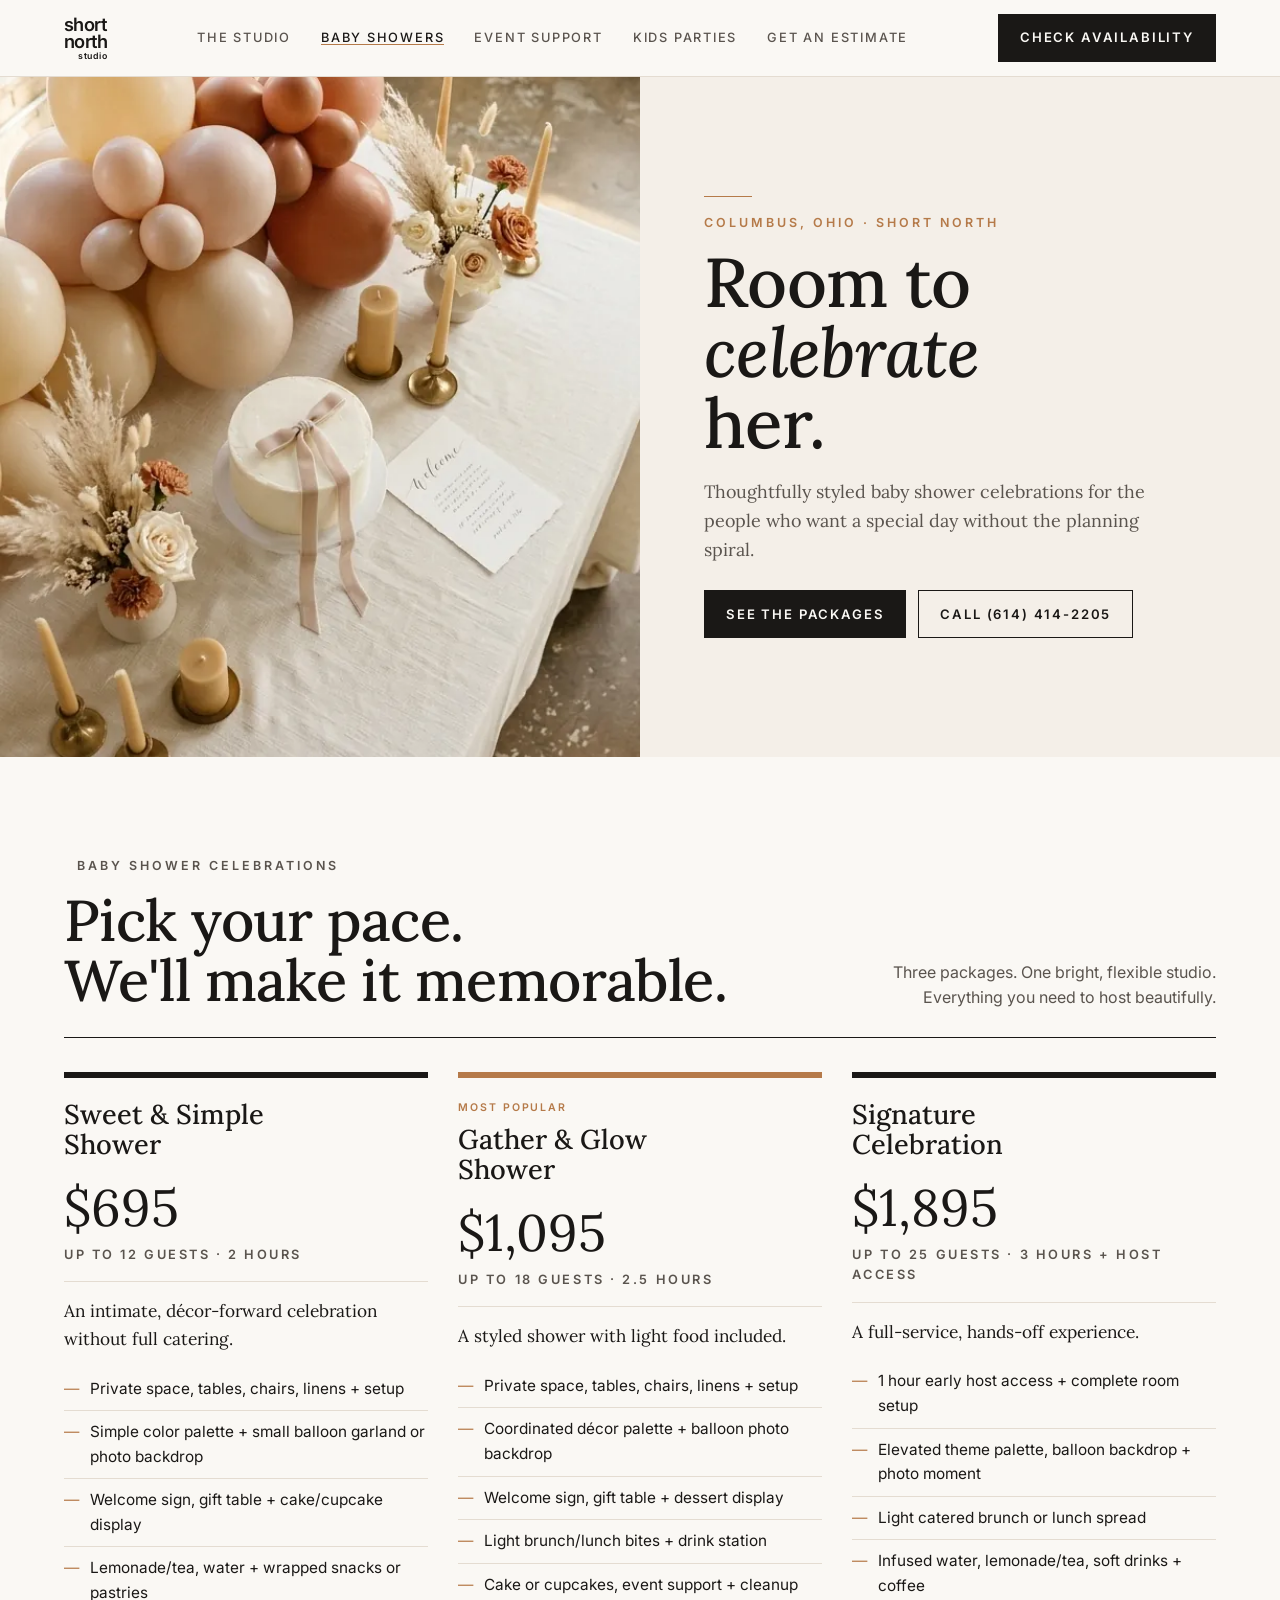
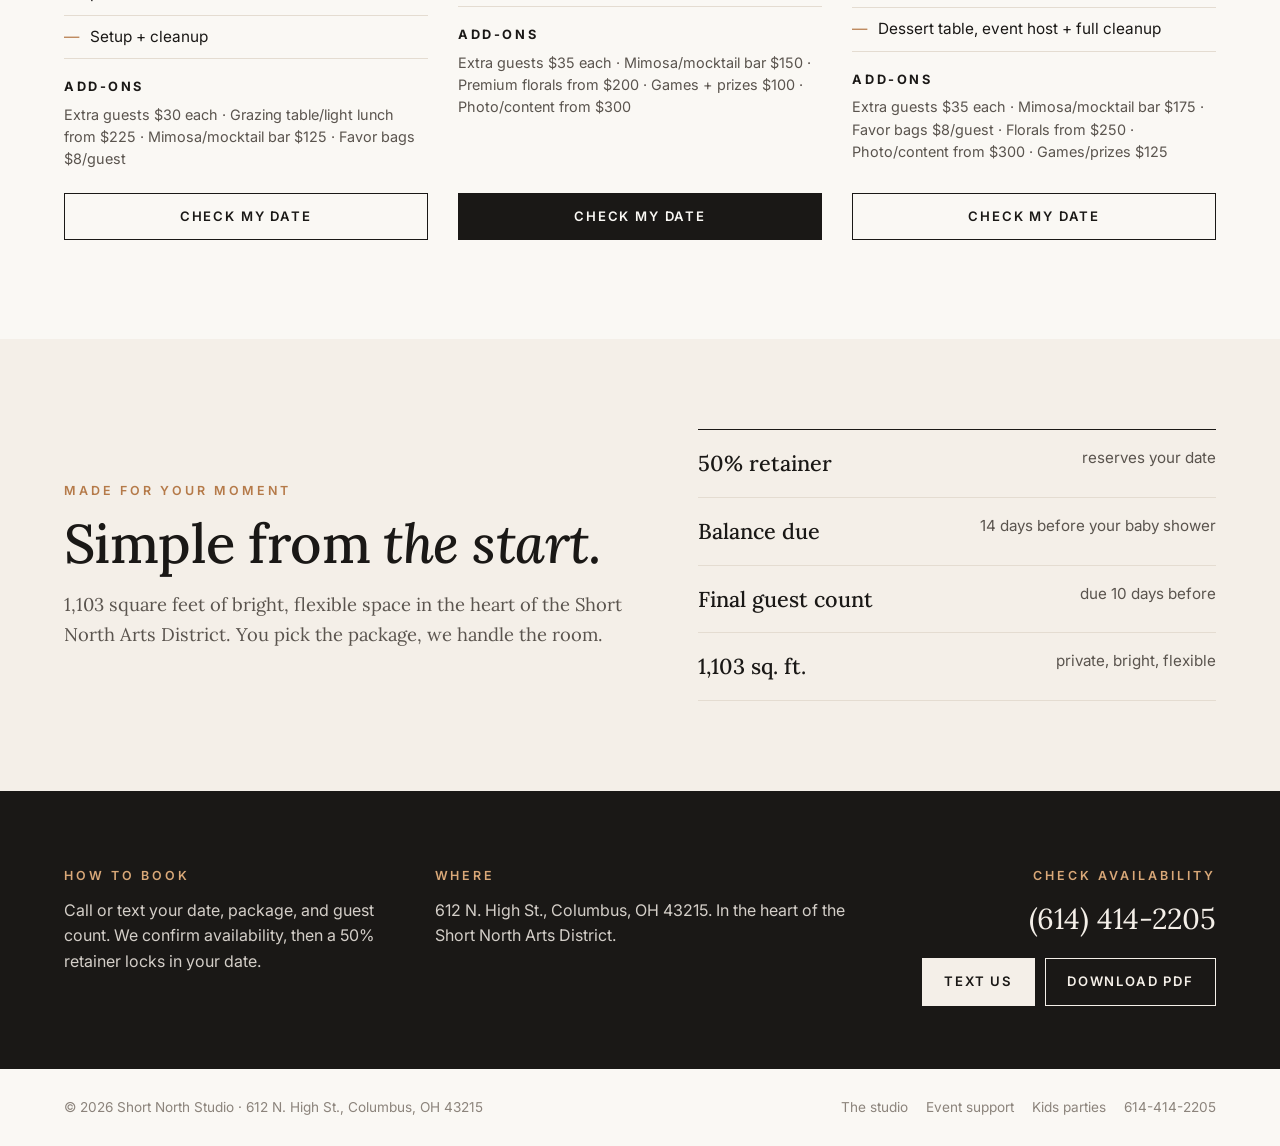
==== baby-showers/index.html @ 83666140 "Add live Netlify site with 360 tour and event pricing sections Brings the deployed short-north-studi" ====
<!DOCTYPE html>
<html lang="en">
<head>
<meta charset="utf-8">
<meta name="viewport" content="width=device-width, initial-scale=1, viewport-fit=cover">
<title>Baby Shower Packages in Columbus | Short North Studio</title>
<meta name="description" content="Styled baby shower packages in Columbus's Short North, from $695. Up to 25 guests, décor, setup and cleanup included. Three packages, one bright, flexible studio.">
<link rel="canonical" href="https://short-north-studio.com/baby-showers/">
<meta name="theme-color" content="#F4EFE8">
<link rel="icon" type="image/png" sizes="32x32" href="../favicon-32.png">
<link rel="icon" type="image/png" sizes="48x48" href="../favicon-48.png">
<link rel="apple-touch-icon" href="../apple-touch-icon.png">
<meta property="og:type" content="website">
<meta property="og:site_name" content="Short North Studio">
<meta property="og:title" content="Room to celebrate her. | Baby Shower Packages at Short North Studio">
<meta property="og:description" content="Three styled baby shower packages from $695, up to 25 guests, in the heart of the Short North Arts District.">
<meta property="og:url" content="https://short-north-studio.com/baby-showers/">
<meta property="og:image" content="https://short-north-studio.com/img/og-showers.jpg">
<meta property="og:image:width" content="1200">
<meta property="og:image:height" content="630">
<meta property="og:image:alt" content="A styled baby shower table with balloons, florals, and a ribbon-tied cake">
<meta name="twitter:card" content="summary_large_image">
<meta name="twitter:title" content="Baby Shower Packages at Short North Studio">
<meta name="twitter:description" content="Styled baby showers from $695, up to 25 guests. Columbus, Short North.">
<meta name="twitter:image" content="https://short-north-studio.com/img/og-showers.jpg">
<script type="application/ld+json">{"@context":"https://schema.org","@type":"Service","name":"Baby Shower Packages","serviceType":"Baby shower venue packages","url":"https://short-north-studio.com/baby-showers/","image":"https://short-north-studio.com/img/og-showers.jpg","areaServed":"Columbus, OH","provider":{"@type":"EventVenue","name":"Short North Studio","url":"https://short-north-studio.com/","telephone":"+1-614-414-2205","address":{"@type":"PostalAddress","streetAddress":"612 N. High St.","addressLocality":"Columbus","addressRegion":"OH","postalCode":"43215","addressCountry":"US"}},"offers":[{"@type":"Offer","name":"Sweet & Simple Shower","price":"695","priceCurrency":"USD"},{"@type":"Offer","name":"Gather & Glow Shower","price":"1095","priceCurrency":"USD"},{"@type":"Offer","name":"Signature Celebration","price":"1895","priceCurrency":"USD"}]}</script>
<link rel="preconnect" href="https://fonts.googleapis.com">
<link rel="preconnect" href="https://fonts.gstatic.com" crossorigin>
<link href="https://fonts.googleapis.com/css2?family=Lora:ital,wght@0,400;0,500;0,600;1,400;1,500&family=Inter:wght@400;500;600&display=swap" rel="stylesheet">
<style>
:root{
  --paper:#FAF8F4; --cream:#F4EFE8; --ink:#1A1816; --soft:#5A544E; --faint:#8C847C;
  --terra:#B57A49; --terra-deep:#96602F; --line:#E4DCD1; --band:#1A1816;
  --serif:"Lora", Georgia, "Times New Roman", serif;
  --sans:"Inter", "Helvetica Neue", Helvetica, Arial, sans-serif;
}
*,*::before,*::after{ box-sizing:border-box; margin:0; padding:0; }
html{ background:var(--paper); scroll-behavior:smooth; }
body{ background:var(--paper); color:var(--ink); font-family:var(--sans); font-size:1rem; line-height:1.6; -webkit-font-smoothing:antialiased; overflow-x:hidden; }
img{ max-width:100%; display:block; }
a{ color:inherit; }
:focus-visible{ outline:2px solid var(--terra); outline-offset:3px; border-radius:3px; }
.wrap{ width:min(1200px,100% - 2*clamp(16px,5vw,64px)); margin-inline:auto; }
.eyebrow{ font-family:var(--sans); font-weight:600; font-size:.78rem; letter-spacing:.24em; text-transform:uppercase; color:var(--terra); }
.serif{ font-family:var(--serif); font-weight:500; letter-spacing:-.01em; }
.btn{ display:inline-flex; align-items:center; justify-content:center; gap:.5em; padding:.95em 1.6em; font-family:var(--sans); font-weight:600; font-size:.82rem; letter-spacing:.14em; text-transform:uppercase; text-decoration:none; border:1px solid var(--ink); transition:background .2s, color .2s; cursor:pointer; white-space:nowrap; }
.btn.dark{ background:var(--ink); color:var(--paper); }
.btn.dark:hover{ background:var(--terra-deep); border-color:var(--terra-deep); }
.btn.line{ background:transparent; color:var(--ink); }
.btn.line:hover{ background:var(--ink); color:var(--paper); }

/* nav */
.nav{ position:sticky; top:0; z-index:40; background:rgba(250,248,244,.9); backdrop-filter:blur(12px); -webkit-backdrop-filter:blur(12px); border-bottom:1px solid var(--line); }
.nav .wrap{ display:flex; align-items:center; justify-content:space-between; gap:16px; padding:14px 0; }
.mark{ text-decoration:none; font-family:var(--sans); font-weight:600; line-height:.9; letter-spacing:-.03em; font-size:1.15rem; display:inline-grid; }
.mark small{ font-size:.55rem; letter-spacing:.08em; justify-self:end; margin-top:3px; font-weight:600; }
.nav ul{ display:flex; gap:clamp(14px,2.4vw,30px); list-style:none; font-size:.8rem; letter-spacing:.14em; text-transform:uppercase; font-weight:500; }
.nav ul a{ text-decoration:none; color:var(--soft); }
.nav ul a:hover, .nav ul a[aria-current]{ color:var(--ink); }
.nav ul a[aria-current]{ box-shadow:inset 0 -1px 0 var(--terra); }

/* hero */
.hero{ display:grid; grid-template-columns:1fr 1fr; background:var(--cream); height:clamp(520px,78vh,680px); }
.hero .photo{ position:relative; overflow:hidden; }
.hero .photo img{ position:absolute; inset:0; width:100%; height:100%; object-fit:cover; object-position:center 60%; }
.hero .copy{ display:flex; flex-direction:column; justify-content:center; padding:clamp(32px,5vw,64px) clamp(24px,5vw,72px); }
.hero .copy .rule{ width:48px; height:1px; background:var(--terra); margin-bottom:16px; }
.hero h1{ font-size:clamp(2.8rem,5.4vw,4.6rem); line-height:1.02; margin-top:14px; }
.hero h1 em{ font-style:italic; display:block; }
.hero .lede{ color:var(--soft); font-family:var(--serif); font-size:clamp(1.08rem,1.4vw,1.25rem); line-height:1.6; margin-top:20px; max-width:26em; }
.hero .actions{ margin-top:26px; display:flex; flex-wrap:wrap; gap:12px; }

/* packages */
.pkgs-sec{ padding:clamp(70px,11vh,120px) 0; }
.pk-head{ display:flex; flex-wrap:wrap; justify-content:space-between; align-items:end; gap:20px; padding-bottom:26px; border-bottom:1px solid var(--ink); }
.pk-head h2{ font-size:clamp(2.2rem,4.6vw,3.6rem); line-height:1.05; margin-top:14px; }
.pk-head p{ color:var(--soft); text-align:right; max-width:22em; }
.pkgs{ display:grid; grid-template-columns:repeat(3,1fr); gap:clamp(18px,2.4vw,32px); margin-top:34px; }
.pkg{ border-top:6px solid var(--ink); padding-top:22px; display:flex; flex-direction:column; }
.pkg.feat{ border-color:var(--terra); }
.pkg h3{ font-family:var(--serif); font-weight:500; font-size:1.7rem; line-height:1.1; }
.pkg .price{ font-family:var(--serif); font-size:clamp(2.6rem,4vw,3.2rem); line-height:1; margin-top:22px; }
.pkg .spec{ font-size:.8rem; font-weight:600; letter-spacing:.2em; text-transform:uppercase; color:var(--soft); margin-top:12px; padding-bottom:16px; border-bottom:1px solid var(--line); }
.pkg .pitch{ font-family:var(--serif); font-size:1.08rem; margin-top:16px; }
.pkg ul{ list-style:none; margin-top:14px; }
.pkg li{ padding:9px 0 9px 26px; border-bottom:1px solid var(--line); position:relative; font-size:.96rem; }
.pkg li::before{ content:"—"; position:absolute; left:0; color:var(--terra); }
.pkg .addons{ margin-top:18px; flex:1; }
.pkg .addons strong{ display:block; font-size:.8rem; letter-spacing:.2em; text-transform:uppercase; margin-bottom:6px; }
.pkg .addons p{ color:var(--soft); font-size:.9rem; line-height:1.55; }
.pkg .btn{ margin-top:22px; width:100%; }
.tag{ display:inline-block; font-size:.66rem; font-weight:600; letter-spacing:.18em; text-transform:uppercase; color:var(--terra); margin-bottom:8px; }

/* promise */
.promise{ background:var(--cream); padding:clamp(60px,10vh,100px) 0; }
.promise .grid{ display:grid; grid-template-columns:1.1fr 1fr; gap:clamp(28px,5vw,80px); align-items:center; }
.promise h2{ font-size:clamp(2.2rem,4.4vw,3.4rem); line-height:1.05; margin-top:14px; }
.promise h2 em{ font-style:italic; }
.promise .lede{ color:var(--soft); margin-top:18px; max-width:32em; font-family:var(--serif); font-size:1.15rem; }
.facts{ list-style:none; border-top:1px solid var(--ink); }
.facts li{ display:flex; justify-content:space-between; gap:16px; padding:16px 0; border-bottom:1px solid var(--line); }
.facts b{ font-family:var(--serif); font-weight:500; font-size:1.35rem; }
.facts span{ color:var(--soft); text-align:right; font-size:.95rem; }

/* band */
.band{ background:var(--band); color:#F4EFE8; padding:clamp(44px,7vh,64px) 0; }
.band .grid{ display:grid; grid-template-columns:1fr 1.2fr 1fr; gap:28px; }
.band .eyebrow{ color:#D9A878; }
.band p{ margin-top:12px; color:rgba(244,239,232,.85); }
.band .right{ text-align:right; }
.band a{ text-decoration:none; }
.band .big{ font-family:var(--serif); font-size:1.8rem; display:block; margin-top:10px; color:#F4EFE8; }
.band .actions{ display:flex; gap:10px; justify-content:flex-end; flex-wrap:wrap; margin-top:16px; }
.band .btn{ border-color:#F4EFE8; }
.band .btn.dark{ background:#F4EFE8; color:var(--ink); }
.band .btn.dark:hover{ background:#D9A878; border-color:#D9A878; }
.band .btn.line{ color:#F4EFE8; }
.band .btn.line:hover{ background:#F4EFE8; color:var(--ink); }

footer{ padding:28px 0 calc(28px + env(safe-area-inset-bottom,0px)); font-size:.85rem; color:var(--faint); }
footer .wrap{ display:flex; flex-wrap:wrap; justify-content:space-between; gap:12px; }
footer a{ text-decoration:none; }
footer a:hover{ color:var(--ink); }
footer nav{ display:flex; gap:18px; flex-wrap:wrap; }

.rv{ opacity:0; transform:translateY(16px); transition:opacity .7s ease, transform .8s cubic-bezier(.2,.8,.2,1); }
.rv.in{ opacity:1; transform:none; }
.mbar{ display:none; }

@media (max-width: 960px){
  .hero{ grid-template-columns:1fr; height:auto; }
  .hero .photo{ aspect-ratio:4/3; }
  .hero .copy{ padding:32px 20px 40px; }
  .pkgs{ grid-template-columns:1fr; max-width:560px; }
  .promise .grid{ grid-template-columns:1fr; }
  .band .grid{ grid-template-columns:1fr; }
  .band .right{ text-align:left; }
  .band .actions{ justify-content:flex-start; }
  .pk-head p{ text-align:left; }
}
@media (max-width: 767px){
  .nav ul{ display:none; }
  .mbar{ display:flex; gap:8px; position:fixed; left:0; right:0; bottom:0; z-index:60; padding:10px 16px calc(10px + env(safe-area-inset-bottom,0px)); background:rgba(250,248,244,.95); backdrop-filter:blur(12px); -webkit-backdrop-filter:blur(12px); border-top:1px solid var(--line); }
  .mbar .btn{ flex:1; padding:.85em 1em; }
  body{ padding-bottom:74px; }
}
@media (prefers-reduced-motion: reduce){ html{ scroll-behavior:auto; } .rv{ opacity:1; transform:none; transition:none; } }
</style>
</head>
<body>

<header class="nav">
  <div class="wrap">
    <a class="mark" href="../" aria-label="Short North Studio home">short<br>north<small>studio</small></a>
    <ul>
      <li><a href="../">The studio</a></li>
      <li><a href="./" aria-current="page">Baby showers</a></li>
      <li><a href="../event-support/">Event support</a></li>
      <li><a href="../kids-parties/">Kids parties</a></li>
      <li><a href="../estimate/">Get an estimate</a></li>
    </ul>
    <a class="btn dark" href="#book">Check availability</a>
  </div>
</header>

<main>
<section class="hero" aria-labelledby="h-title">
  <div class="photo"><img src="../img/shower-hero.webp" width="612" height="1152" alt="A baby shower table styled with blush and terracotta balloons, dried florals, gold candlesticks, and a ribbon-tied cake"></div>
  <div class="copy">
    <div class="rule" aria-hidden="true"></div>
    <p class="eyebrow">Columbus, Ohio · Short North</p>
    <h1 class="serif" id="h-title">Room to <em>celebrate</em> her.</h1>
    <p class="lede">Thoughtfully styled baby shower celebrations for the people who want a special day without the planning spiral.</p>
    <div class="actions">
      <a class="btn dark" href="#packages">See the packages</a>
      <a class="btn line" href="tel:+16144142205">Call (614) 414-2205</a>
    </div>
  </div>
</section>

<section class="pkgs-sec" id="packages" aria-labelledby="pk-title">
  <div class="wrap">
    <div class="pk-head rv">
      <div>
        <p class="eyebrow">Baby shower celebrations</p>
        <h2 class="serif" id="pk-title">Pick your pace.<br>We'll make it memorable.</h2>
      </div>
      <p>Three packages. One bright, flexible studio. Everything you need to host beautifully.</p>
    </div>

    <div class="pkgs">
      <article class="pkg rv">
        <h3>Sweet &amp; Simple<br>Shower</h3>
        <div class="price">$695</div>
        <p class="spec">Up to 12 guests · 2 hours</p>
        <p class="pitch">An intimate, décor-forward celebration without full catering.</p>
        <ul>
          <li>Private space, tables, chairs, linens + setup</li>
          <li>Simple color palette + small balloon garland or photo backdrop</li>
          <li>Welcome sign, gift table + cake/cupcake display</li>
          <li>Lemonade/tea, water + wrapped snacks or pastries</li>
          <li>Setup + cleanup</li>
        </ul>
        <div class="addons"><strong>Add-ons</strong><p>Extra guests $30 each · Grazing table/light lunch from $225 · Mimosa/mocktail bar $125 · Favor bags $8/guest</p></div>
        <a class="btn line" href="#book" data-pkg="Sweet & Simple Shower">Check my date</a>
      </article>

      <article class="pkg feat rv">
        <span class="tag">Most popular</span>
        <h3>Gather &amp; Glow<br>Shower</h3>
        <div class="price">$1,095</div>
        <p class="spec">Up to 18 guests · 2.5 hours</p>
        <p class="pitch">A styled shower with light food included.</p>
        <ul>
          <li>Private space, tables, chairs, linens + setup</li>
          <li>Coordinated décor palette + balloon photo backdrop</li>
          <li>Welcome sign, gift table + dessert display</li>
          <li>Light brunch/lunch bites + drink station</li>
          <li>Cake or cupcakes, event support + cleanup</li>
        </ul>
        <div class="addons"><strong>Add-ons</strong><p>Extra guests $35 each · Mimosa/mocktail bar $150 · Premium florals from $200 · Games + prizes $100 · Photo/content from $300</p></div>
        <a class="btn dark" href="#book" data-pkg="Gather & Glow Shower">Check my date</a>
      </article>

      <article class="pkg rv">
        <h3>Signature<br>Celebration</h3>
        <div class="price">$1,895</div>
        <p class="spec">Up to 25 guests · 3 hours + host access</p>
        <p class="pitch">A full-service, hands-off experience.</p>
        <ul>
          <li>1 hour early host access + complete room setup</li>
          <li>Elevated theme palette, balloon backdrop + photo moment</li>
          <li>Light catered brunch or lunch spread</li>
          <li>Infused water, lemonade/tea, soft drinks + coffee</li>
          <li>Dessert table, event host + full cleanup</li>
        </ul>
        <div class="addons"><strong>Add-ons</strong><p>Extra guests $35 each · Mimosa/mocktail bar $175 · Favor bags $8/guest · Florals from $250 · Photo/content from $300 · Games/prizes $125</p></div>
        <a class="btn line" href="#book" data-pkg="Signature Celebration">Check my date</a>
      </article>
    </div>
  </div>
</section>

<section class="promise" aria-labelledby="pr-title">
  <div class="wrap grid">
    <div class="rv">
      <p class="eyebrow">Made for your moment</p>
      <h2 class="serif" id="pr-title">Simple from <em>the start.</em></h2>
      <p class="lede">1,103 square feet of bright, flexible space in the heart of the Short North Arts District. You pick the package, we handle the room.</p>
    </div>
    <ul class="facts rv">
      <li><b>50% retainer</b><span>reserves your date</span></li>
      <li><b>Balance due</b><span>14 days before your baby shower</span></li>
      <li><b>Final guest count</b><span>due 10 days before</span></li>
      <li><b>1,103 sq. ft.</b><span>private, bright, flexible</span></li>
    </ul>
  </div>
</section>

<section class="band" id="book" aria-labelledby="bk-title">
  <div class="wrap grid">
    <div>
      <p class="eyebrow" id="bk-title">How to book</p>
      <p>Call or text your date, package, and guest count. We confirm availability, then a 50% retainer locks in your date.</p>
    </div>
    <div>
      <p class="eyebrow">Where</p>
      <p>612 N. High St., Columbus, OH 43215. In the heart of the Short North Arts District.</p>
    </div>
    <div class="right">
      <p class="eyebrow">Check availability</p>
      <a class="big" href="tel:+16144142205">(614) 414-2205</a>
      <div class="actions">
        <a class="btn dark" id="sms" href="sms:+16144142205?&amp;body=Hi!%20I'm%20interested%20in%20a%20baby%20shower%20at%20Short%20North%20Studio.%20Date%3A%20%20Guests%3A%20">Text us</a>
        <a class="btn line" href="../docs/short-north-studio-shower-packages.pdf" target="_blank" rel="noopener">Download PDF</a>
      </div>
    </div>
  </div>
</section>
</main>

<footer>
  <div class="wrap">
    <span>© 2026 Short North Studio · 612 N. High St., Columbus, OH 43215</span>
    <nav aria-label="Footer">
      <a href="../">The studio</a>
      <a href="../event-support/">Event support</a>
      <a href="../kids-parties/">Kids parties</a>
      <a href="tel:+16144142205">614-414-2205</a>
    </nav>
  </div>
</footer>

<nav class="mbar" aria-label="Quick booking">
  <a class="btn dark" href="#book">Check availability</a>
  <a class="btn line" href="tel:+16144142205">Call</a>
</nav>

<img src="https://tracker.metricool.com/c3po.jpg?hash=b436fedbc63d5b6152e43e9d8d4694c2" style="display:none" alt="" width="1" height="1">
<script>
(function(){
  const sms = document.getElementById('sms'), base = 'sms:+16144142205?&body=';
  document.querySelectorAll('[data-pkg]').forEach(a => a.addEventListener('click', () => {
    sms.href = base + encodeURIComponent("Hi! I'm interested in the " + a.dataset.pkg + " at Short North Studio. Date: , Guests: ");
  }));
  const io = 'IntersectionObserver' in window ? new IntersectionObserver(es => es.forEach(e => { if (e.isIntersecting){ e.target.classList.add('in'); io.unobserve(e.target); } }), {threshold:.12}) : null;
  document.querySelectorAll('.rv').forEach(el => io ? io.observe(el) : el.classList.add('in'));
})();
</script>
</body>
</html>
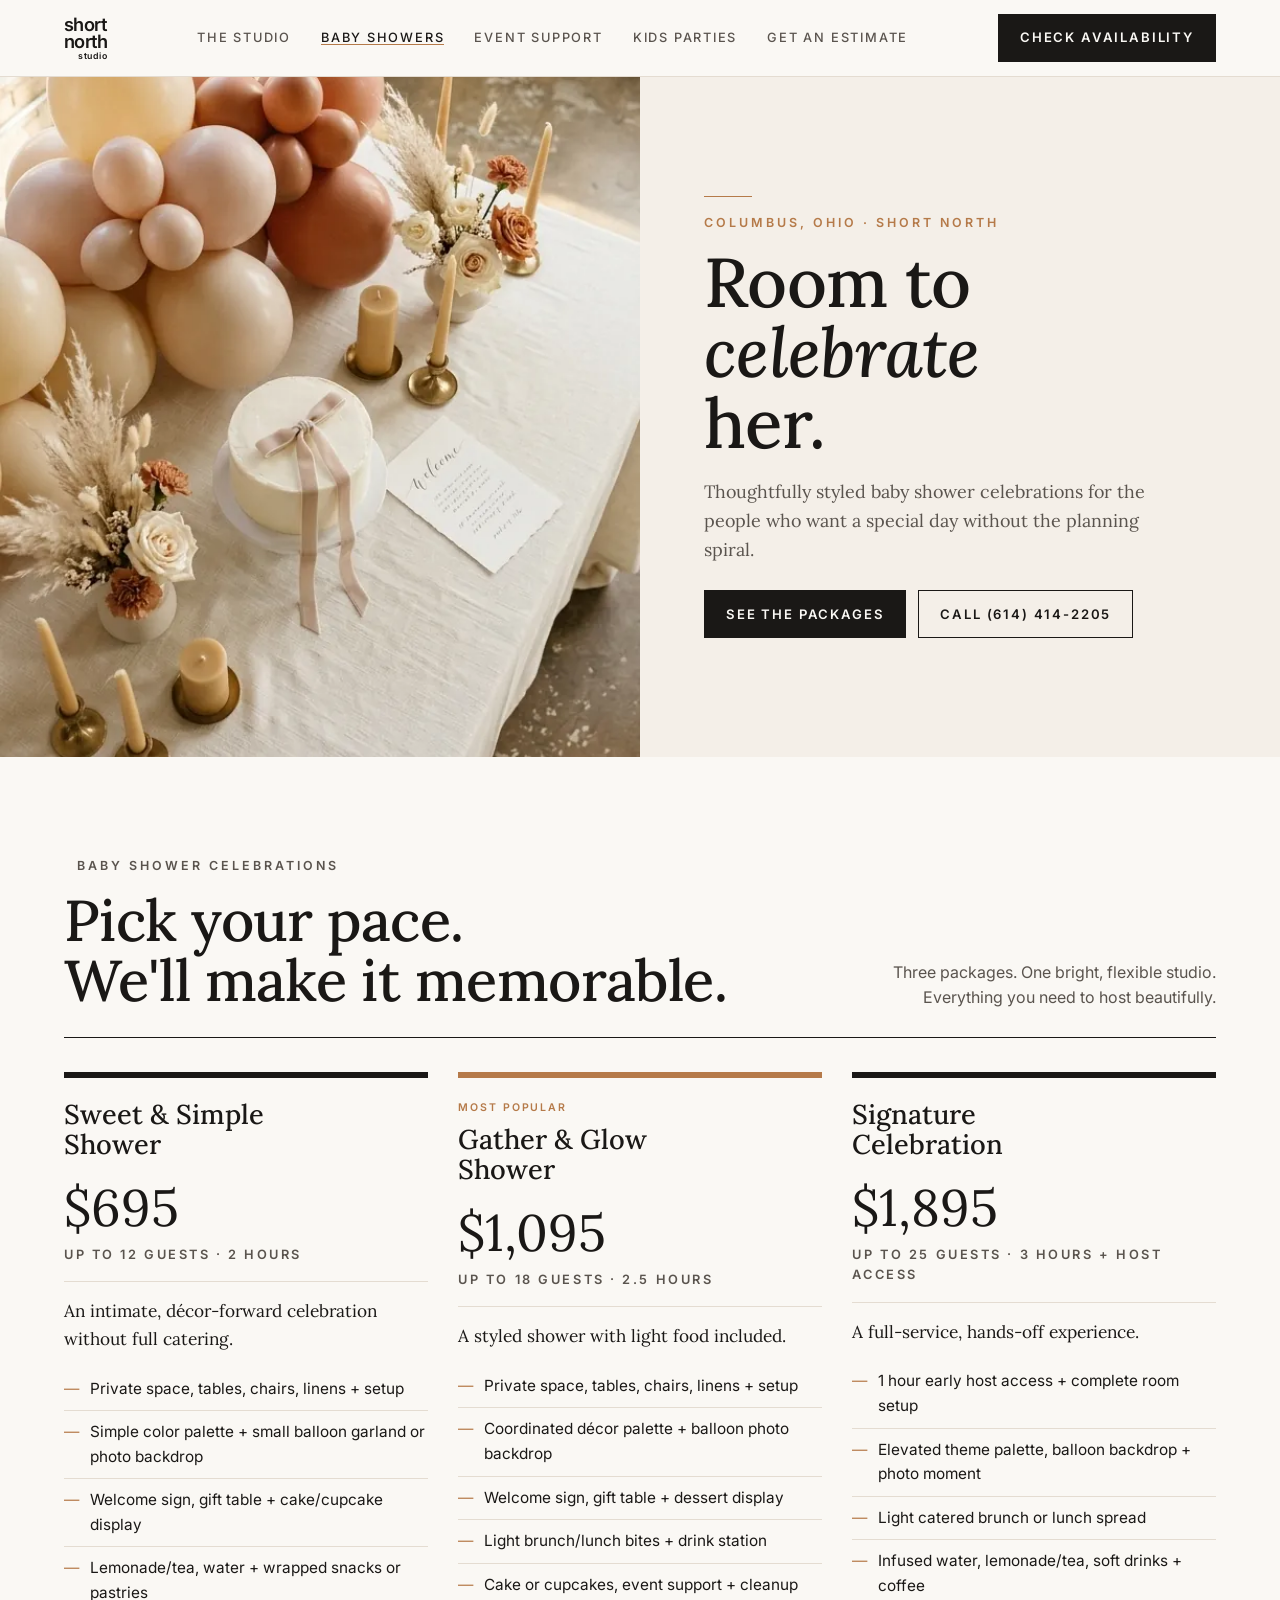
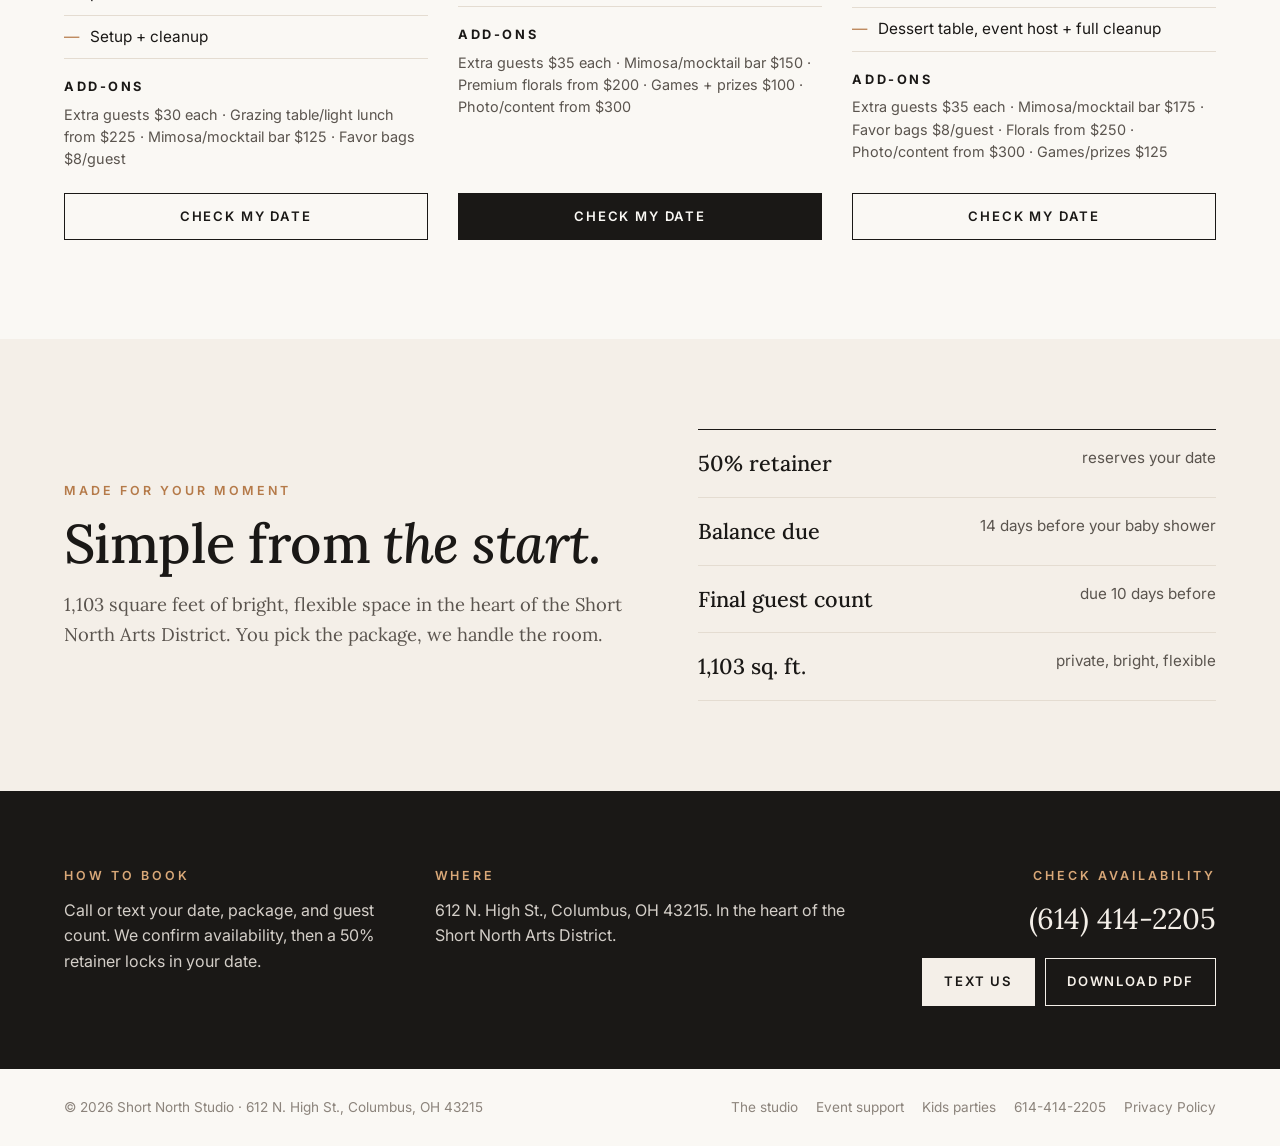
==== commit 4e1b4764: "Add original Netlify drag-and-drop folder (short-north-studio-site) Exact contents of the short-nort" ====
--- a/baby-showers/index.html
+++ b/baby-showers/index.html
@@ -287,6 +287,7 @@
       <a href="../event-support/">Event support</a>
       <a href="../kids-parties/">Kids parties</a>
       <a href="tel:+16144142205">614-414-2205</a>
+    <a href="/privacy/">Privacy Policy</a>
     </nav>
   </div>
 </footer>
